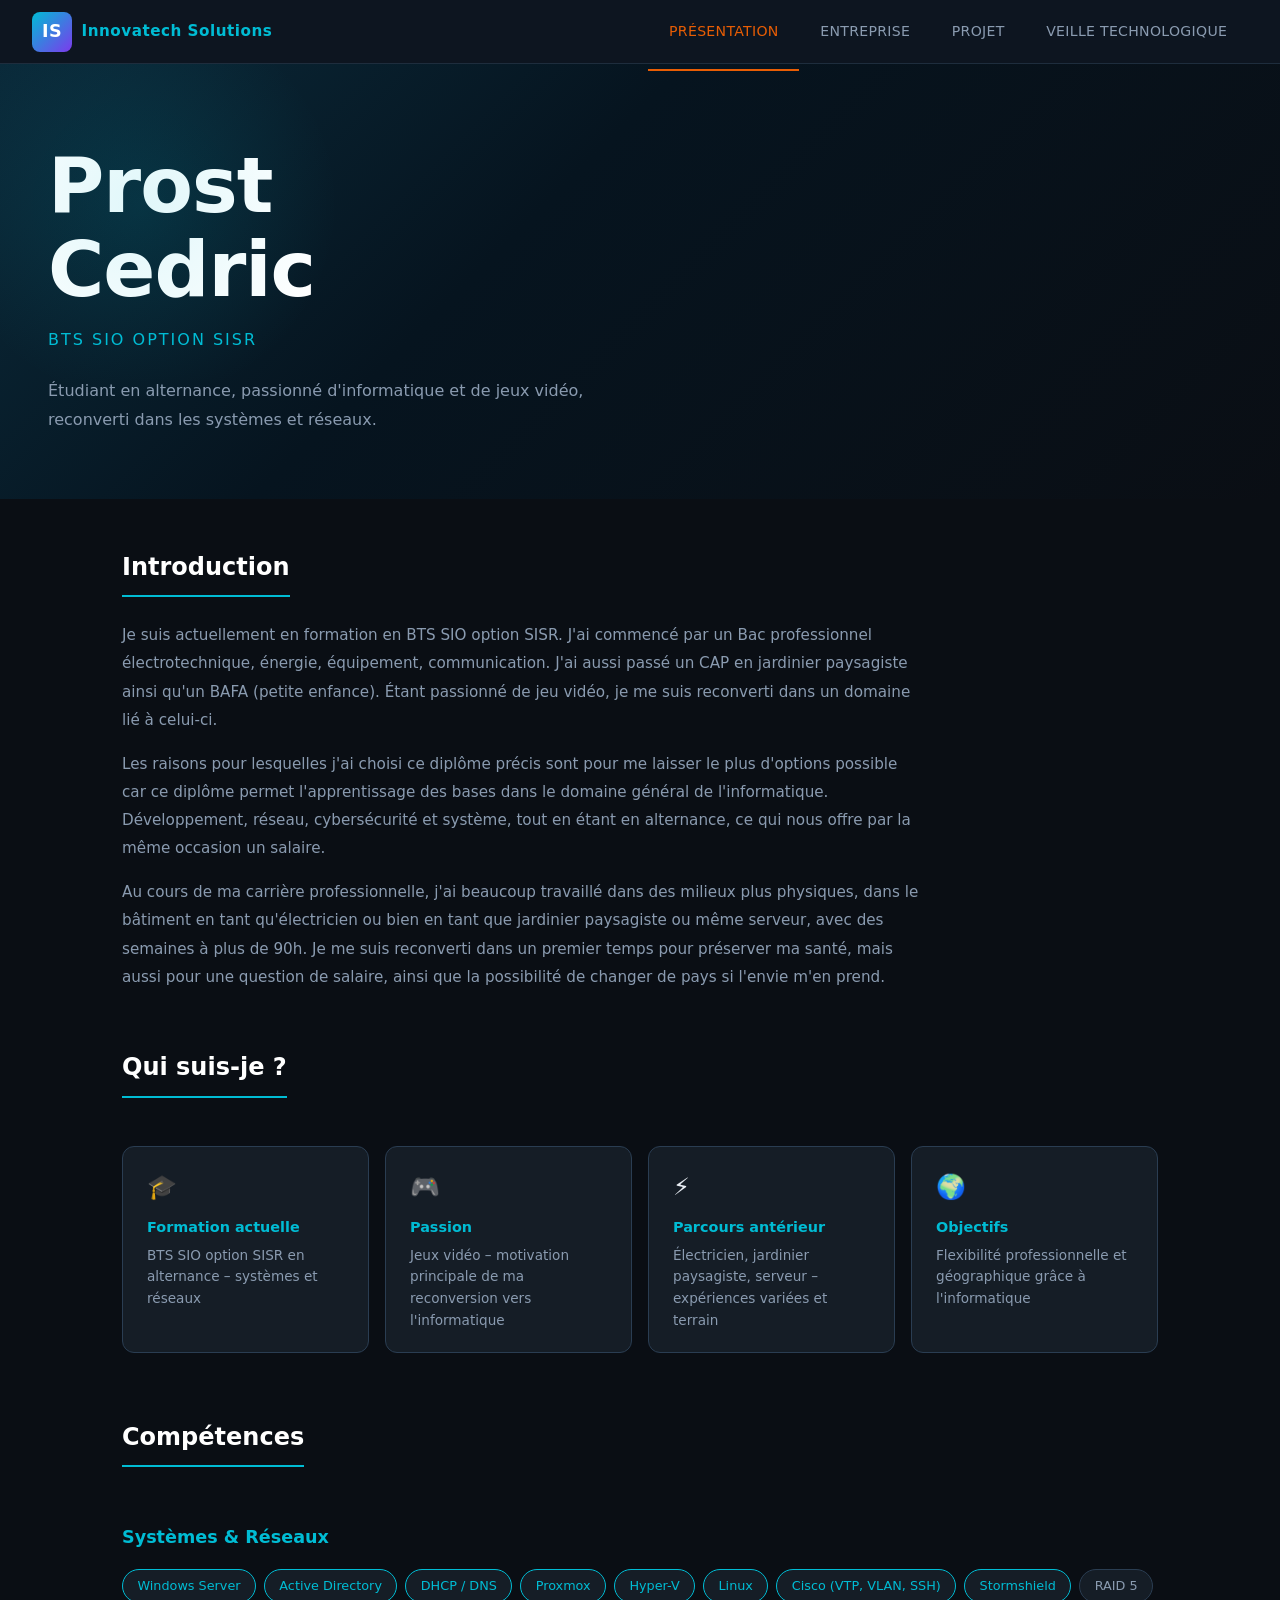
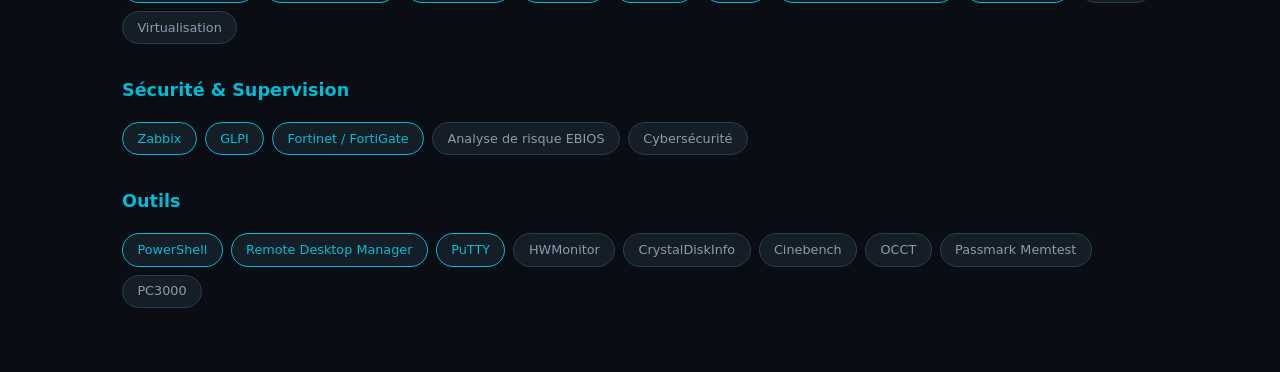
==== index.html @ 8bedb1e8 "Add files via upload" ====
<!DOCTYPE html>
<html lang="fr">
<head>
<meta charset="UTF-8">
<meta name="viewport" content="width=device-width, initial-scale=1.0">
<title>Prost Cedric – Portfolio BTS SIO SISR</title>
<link rel="stylesheet" href="style.css">
</head>
<body>

<nav>
  <a href="index.html" class="logo">
    <div class="logo-icon">IS</div>
    <span>Innovatech Solutions</span>
  </a>
  <div class="nav-tabs">
    <a class="tab-link active" href="index.html">Présentation</a>
    <a class="tab-link" href="entreprise.html">Entreprise</a>
    <a class="tab-link" href="projet.html">Projet</a>
    <a class="tab-link" href="veille.html">Veille Technologique</a>
  </div>
</nav>

<div class="page-content">
  <div class="hero">
    <div class="hero-name">Prost<br>Cedric</div>
    <div class="hero-tag">BTS SIO option SISR</div>
    <div class="hero-sub">Étudiant en alternance, passionné d'informatique et de jeux vidéo, reconverti dans les systèmes et réseaux.</div>
  </div>

  <div class="content">
    <h2 class="sec-title">Introduction</h2>
    <p class="prose">Je suis actuellement en formation en BTS SIO option SISR. J'ai commencé par un Bac professionnel électrotechnique, énergie, équipement, communication. J'ai aussi passé un CAP en jardinier paysagiste ainsi qu'un BAFA (petite enfance). Étant passionné de jeu vidéo, je me suis reconverti dans un domaine lié à celui-ci.</p>
    <p class="prose">Les raisons pour lesquelles j'ai choisi ce diplôme précis sont pour me laisser le plus d'options possible car ce diplôme permet l'apprentissage des bases dans le domaine général de l'informatique. Développement, réseau, cybersécurité et système, tout en étant en alternance, ce qui nous offre par la même occasion un salaire.</p>
    <p class="prose">Au cours de ma carrière professionnelle, j'ai beaucoup travaillé dans des milieux plus physiques, dans le bâtiment en tant qu'électricien ou bien en tant que jardinier paysagiste ou même serveur, avec des semaines à plus de 90h. Je me suis reconverti dans un premier temps pour préserver ma santé, mais aussi pour une question de salaire, ainsi que la possibilité de changer de pays si l'envie m'en prend.</p>

    <h2 class="sec-title" style="margin-top:2.5rem">Qui suis-je ?</h2>
    <div class="cards">
      <div class="card">
        <div class="card-icon">🎓</div>
        <h4>Formation actuelle</h4>
        <p>BTS SIO option SISR en alternance – systèmes et réseaux</p>
      </div>
      <div class="card">
        <div class="card-icon">🎮</div>
        <h4>Passion</h4>
        <p>Jeux vidéo – motivation principale de ma reconversion vers l'informatique</p>
      </div>
      <div class="card">
        <div class="card-icon">⚡</div>
        <h4>Parcours antérieur</h4>
        <p>Électricien, jardinier paysagiste, serveur – expériences variées et terrain</p>
      </div>
      <div class="card">
        <div class="card-icon">🌍</div>
        <h4>Objectifs</h4>
        <p>Flexibilité professionnelle et géographique grâce à l'informatique</p>
      </div>
    </div>

    <h2 class="sec-title" style="margin-top:2.5rem">Compétences</h2>
    <div class="sec-subtitle">Systèmes & Réseaux</div>
    <div class="chips">
      <span class="chip highlight">Windows Server</span>
      <span class="chip highlight">Active Directory</span>
      <span class="chip highlight">DHCP / DNS</span>
      <span class="chip highlight">Proxmox</span>
      <span class="chip highlight">Hyper-V</span>
      <span class="chip highlight">Linux</span>
      <span class="chip highlight">Cisco (VTP, VLAN, SSH)</span>
      <span class="chip highlight">Stormshield</span>
      <span class="chip">RAID 5</span>
      <span class="chip">Virtualisation</span>
    </div>
    <div class="sec-subtitle">Sécurité & Supervision</div>
    <div class="chips">
      <span class="chip highlight">Zabbix</span>
      <span class="chip highlight">GLPI</span>
      <span class="chip highlight">Fortinet / FortiGate</span>
      <span class="chip">Analyse de risque EBIOS</span>
      <span class="chip">Cybersécurité</span>
    </div>
    <div class="sec-subtitle">Outils</div>
    <div class="chips">
      <span class="chip highlight">PowerShell</span>
      <span class="chip highlight">Remote Desktop Manager</span>
      <span class="chip highlight">PuTTY</span>
      <span class="chip">HWMonitor</span>
      <span class="chip">CrystalDiskInfo</span>
      <span class="chip">Cinebench</span>
      <span class="chip">OCCT</span>
      <span class="chip">Passmark Memtest</span>
      <span class="chip">PC3000</span>
    </div>
  </div>
</div>

</body>
</html>
---- style.css ----
*{margin:0;padding:0;box-sizing:border-box}
:root{
  --cyan:#00bcd4;--cyan-dark:#0097a7;--cyan-light:#e0f7fa;
  --bg-dark:#0a0e14;--bg-mid:#111820;--bg-card:#151d26;
  --purple:#7c3aed;--purple-light:#a78bfa;
  --orange:#e85d04;--orange-light:#ff9f1c;
  --text:#e8edf3;--text-muted:#8a9bb0;--text-dim:#4a5a6a;
  --border:#1e2d3d;--border-bright:#2a3d52;
}
body{font-family:'Segoe UI',system-ui,sans-serif;background:var(--bg-dark);color:var(--text);min-height:100vh;line-height:1.7}

/* NAV */
nav{background:#0d1520;border-bottom:1px solid var(--border);position:sticky;top:0;z-index:100;display:flex;align-items:center;padding:0 2rem;gap:3rem;height:64px}
.logo{display:flex;align-items:center;gap:.6rem;font-weight:700;font-size:.95rem;color:var(--cyan);letter-spacing:.5px;text-decoration:none}
.logo-icon{width:40px;height:40px;background:linear-gradient(135deg,var(--cyan),var(--purple));border-radius:8px;display:flex;align-items:center;justify-content:center;font-size:1.1rem;font-weight:900;color:#fff}
.nav-tabs{display:flex;gap:0;margin-left:auto}
.tab-link{background:none;border:none;color:var(--text-muted);font-size:.88rem;font-weight:500;padding:.5rem 1.3rem;cursor:pointer;border-bottom:2px solid transparent;transition:all .2s;letter-spacing:.3px;text-transform:uppercase;text-decoration:none;display:inline-block;line-height:60px}
.tab-link:hover{color:var(--text)}
.tab-link.active{color:var(--orange);border-bottom-color:var(--orange)}

/* SECTIONS */
@keyframes fadeIn{from{opacity:0;transform:translateY(8px)}to{opacity:1;transform:translateY(0)}}
.page-content{animation:fadeIn .3s ease}

/* HERO BAND */
.hero{background:linear-gradient(135deg,#0a2a3a 0%,#06141f 40%,#0a0e14 100%);padding:5rem 3rem 4rem;position:relative;overflow:hidden}
.hero::before{content:'';position:absolute;top:-60px;left:-60px;width:400px;height:400px;background:radial-gradient(circle,rgba(0,188,212,.12),transparent 70%);pointer-events:none}
.hero-name{font-size:clamp(2.8rem,6vw,5rem);font-weight:800;line-height:1.1;letter-spacing:-1px;color:#fff}
.hero-tag{margin-top:.8rem;font-size:1rem;color:var(--cyan);letter-spacing:2px;text-transform:uppercase;font-weight:500}
.hero-sub{margin-top:1.5rem;font-size:1rem;color:var(--text-muted);max-width:620px;line-height:1.8}

/* CONTENT WRAPPER */
.content{max-width:1100px;margin:0 auto;padding:3rem 2rem}

/* SECTION TITLE */
.sec-title{font-size:1.5rem;font-weight:700;color:#fff;margin-bottom:1.5rem;padding-bottom:.5rem;border-bottom:2px solid var(--cyan);display:inline-block}
.sec-subtitle{font-size:1.1rem;font-weight:600;color:var(--cyan);margin:2rem 0 .8rem}

/* CARDS GRID */
.cards{display:grid;grid-template-columns:repeat(auto-fit,minmax(220px,1fr));gap:1rem;margin:1.5rem 0}
.card{background:var(--bg-card);border:1px solid var(--border-bright);border-radius:12px;padding:1.25rem 1.5rem}
.card-icon{font-size:1.5rem;margin-bottom:.5rem}
.card h4{font-size:.9rem;font-weight:600;color:var(--cyan);margin-bottom:.3rem}
.card p{font-size:.85rem;color:var(--text-muted);line-height:1.6}

/* SKILL CHIPS */
.chips{display:flex;flex-wrap:wrap;gap:.5rem;margin:1rem 0}
.chip{background:var(--bg-card);border:1px solid var(--border-bright);border-radius:20px;padding:.3rem .9rem;font-size:.8rem;color:var(--text-muted)}
.chip.highlight{border-color:var(--cyan);color:var(--cyan)}

/* PROSE */
.prose{color:var(--text-muted);font-size:.95rem;line-height:1.85;margin-bottom:1rem;max-width:800px}

/* TABS WITHIN SECTION */
.inner-tabs{display:flex;gap:0;border-bottom:1px solid var(--border);margin:2rem 0 1.5rem}
.inner-tab{background:none;border:none;color:var(--text-muted);font-size:.85rem;padding:.6rem 1.4rem;cursor:pointer;border-bottom:2px solid transparent;margin-bottom:-1px;transition:all .2s}
.inner-tab.active{color:#fff;border-bottom-color:var(--purple)}

/* TABLE */
table.vlan{width:100%;border-collapse:collapse;font-size:.88rem;margin:1rem 0}
table.vlan th{background:var(--bg-card);color:var(--cyan);font-weight:600;padding:.6rem 1rem;text-align:left;border-bottom:2px solid var(--border-bright)}
table.vlan td{padding:.55rem 1rem;border-bottom:1px solid var(--border);color:var(--text-muted)}
table.vlan tr:hover td{background:rgba(0,188,212,.04)}

/* INFRA BADGES */
.infra-list{display:flex;flex-wrap:wrap;gap:.5rem;margin:.8rem 0}
.infra-badge{background:rgba(0,188,212,.08);border:1px solid rgba(0,188,212,.2);border-radius:8px;padding:.4rem .9rem;font-size:.83rem;color:var(--cyan)}

/* DOC PLACEHOLDER */
.doc-grid{display:grid;grid-template-columns:repeat(3,1fr);gap:1rem;margin:1.5rem 0}
.doc-card{background:var(--bg-card);border:1px dashed var(--border-bright);border-radius:12px;padding:1.5rem;text-align:center;cursor:pointer;transition:border-color .2s}
.doc-card:hover{border-color:var(--cyan)}
.doc-card .doc-icon{font-size:2rem;margin-bottom:.5rem}
.doc-card h5{font-size:.85rem;font-weight:600;color:var(--text);margin-bottom:.3rem}
.doc-card p{font-size:.75rem;color:var(--text-dim)}
.doc-card input[type=file]{display:none}
.doc-card label{cursor:pointer;display:block}

/* ALERT BOX */
.alert{background:rgba(232,93,4,.08);border:1px solid rgba(232,93,4,.3);border-radius:12px;padding:1.25rem 1.5rem;margin:1.5rem 0}
.alert h4{color:var(--orange-light);font-size:.95rem;margin-bottom:.5rem}
.alert p{font-size:.88rem;color:var(--text-muted);line-height:1.7}

/* TECH WATCH CARDS */
.watch-grid{display:grid;grid-template-columns:repeat(auto-fit,minmax(280px,1fr));gap:1.25rem;margin:1.5rem 0}
.watch-card{background:var(--bg-card);border:1px solid var(--border-bright);border-radius:14px;padding:1.5rem;transition:border-color .2s}
.watch-card:hover{border-color:var(--cyan)}
.watch-card .tag{display:inline-block;background:rgba(0,188,212,.1);color:var(--cyan);font-size:.72rem;padding:.2rem .7rem;border-radius:20px;margin-bottom:.8rem;text-transform:uppercase;letter-spacing:.5px}
.watch-card h3{font-size:1rem;font-weight:600;color:#fff;margin-bottom:.5rem}
.watch-card p{font-size:.85rem;color:var(--text-muted);line-height:1.6}

/* SCROLL TICKER */
.ticker-wrap{overflow:hidden;background:var(--bg-card);border-top:1px solid var(--border);border-bottom:1px solid var(--border);padding:.6rem 0;margin-top:3rem}
.ticker{display:flex;width:max-content;animation:tick 30s linear infinite}
@keyframes tick{from{transform:translateX(0)}to{transform:translateX(-50%)}}
.ticker-item{white-space:nowrap;padding:0 3rem;font-size:.8rem;color:var(--text-muted)}
.ticker-item span{color:var(--cyan);margin-right:.5rem}

/* TOOL LOGOS */
.logo-grid{display:grid;grid-template-columns:repeat(auto-fit,minmax(100px,1fr));gap:.75rem;margin:1.5rem 0}
.logo-item{background:var(--bg-card);border:1px solid var(--border-bright);border-radius:10px;padding:.9rem;text-align:center;font-size:.75rem;color:var(--text-muted)}
.logo-item .abbr{font-size:1.3rem;font-weight:700;color:var(--cyan);display:block;margin-bottom:.3rem}

/* TIMELINE */
.timeline{margin:1.5rem 0}
.tl-item{display:flex;gap:1.25rem;margin-bottom:1.25rem;align-items:flex-start}
.tl-dot{width:10px;height:10px;border-radius:50%;background:var(--cyan);margin-top:.55rem;flex-shrink:0}
.tl-content h5{font-size:.9rem;font-weight:600;color:#fff;margin-bottom:.25rem}
.tl-content p{font-size:.85rem;color:var(--text-muted);line-height:1.6}

/* PURPLE HERO (PROJET) */
.hero-purple{background:linear-gradient(135deg,#1a0b3a 0%,#0f0620 40%,#0a0e14 100%);padding:4rem 3rem 3rem;position:relative;overflow:hidden}
.hero-purple::before{content:'';position:absolute;top:-80px;right:-80px;width:500px;height:500px;background:radial-gradient(circle,rgba(124,58,237,.15),transparent 70%);pointer-events:none}

/* RESPONSIVE */
@media(max-width:640px){
  .doc-grid{grid-template-columns:1fr}
  nav{gap:1rem;padding:0 1rem}
  .nav-tabs{gap:0}
  .tab-link{padding:.5rem .7rem;font-size:.75rem}
  .content{padding:2rem 1rem}
}
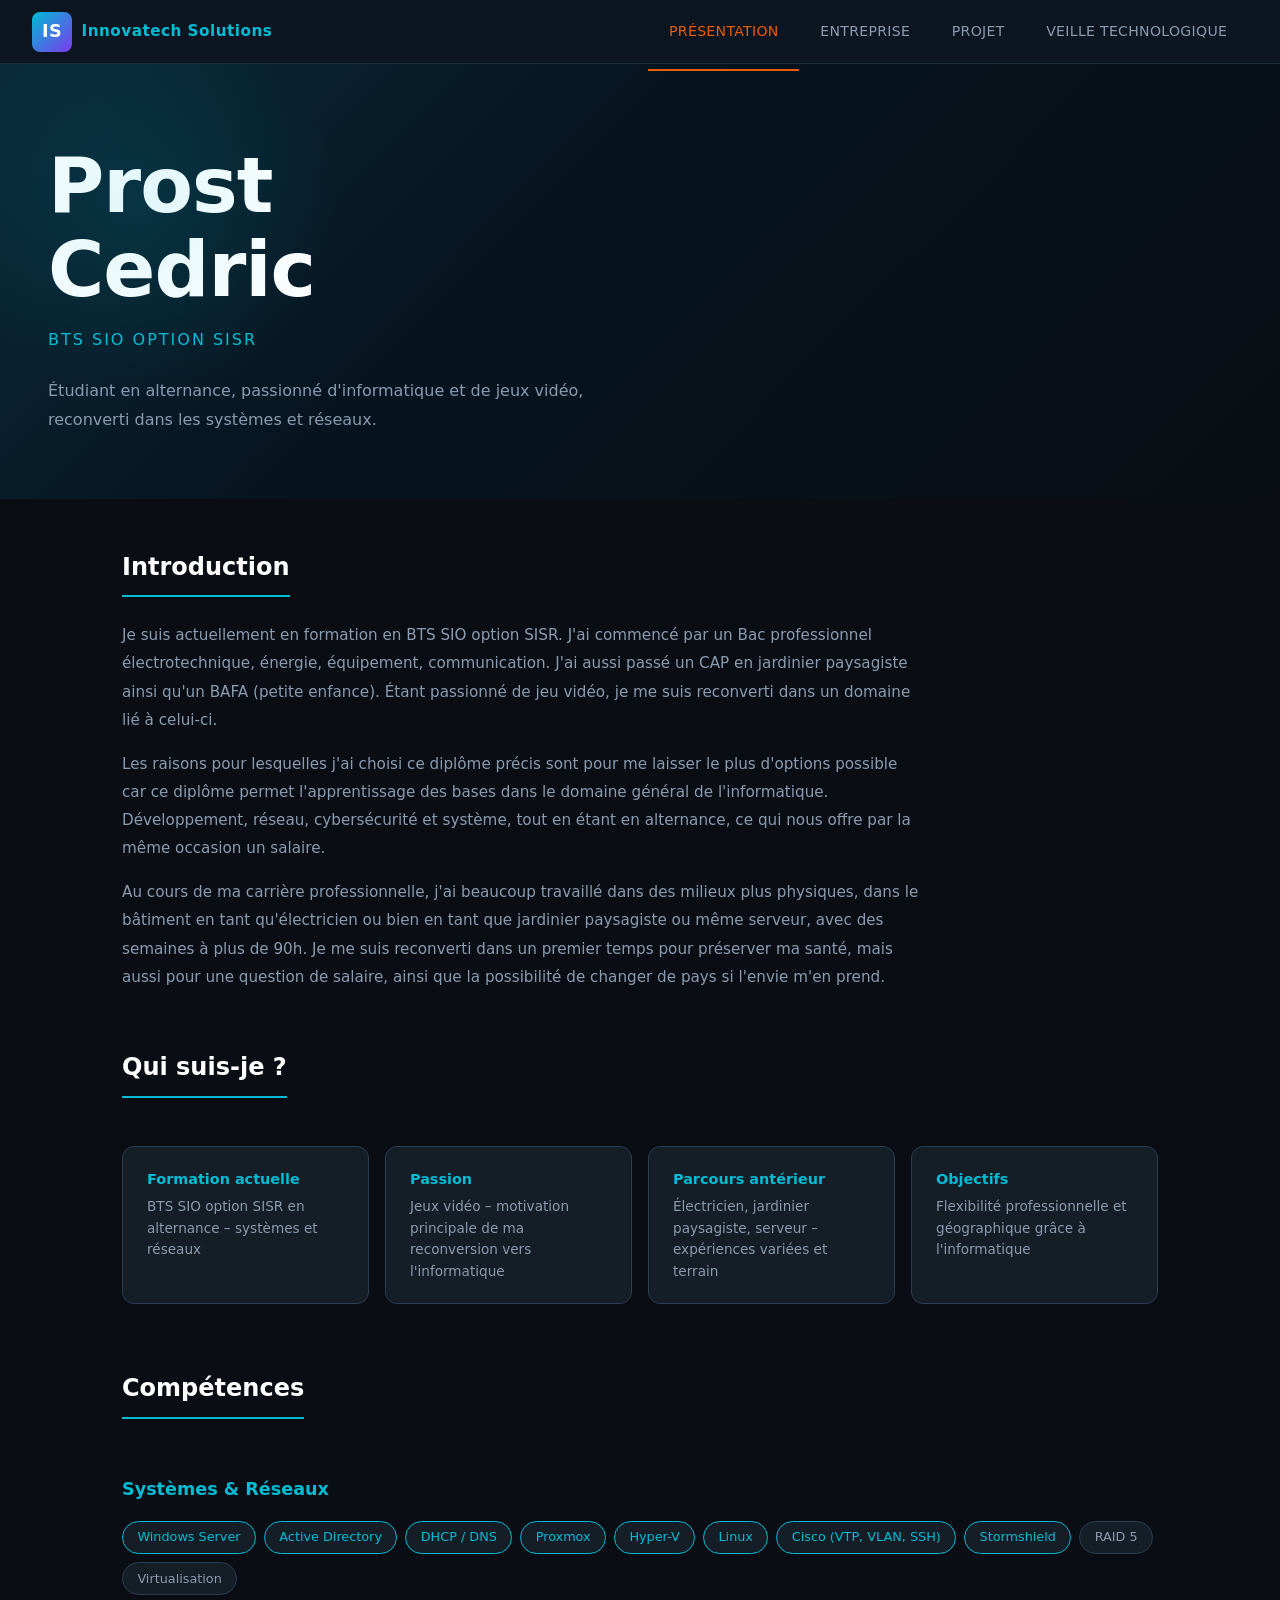
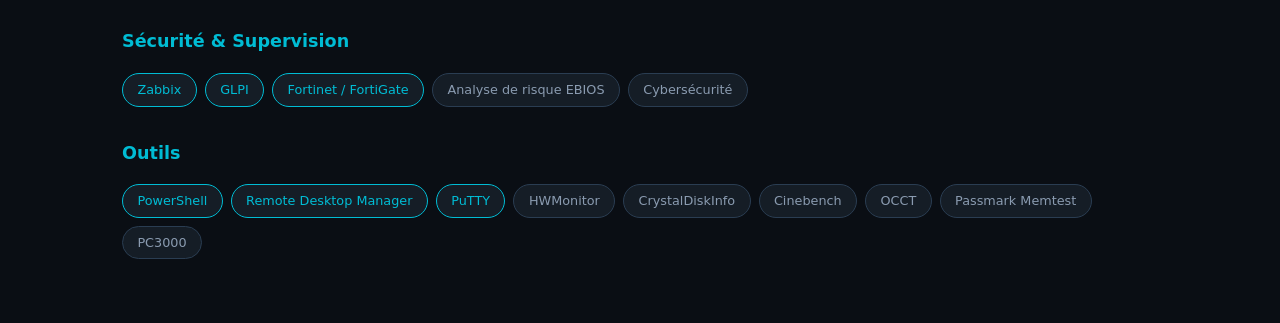
==== commit ed4fbc77: "Update index.html" ====
--- a/index.html
+++ b/index.html
@@ -37,22 +37,18 @@
     <h2 class="sec-title" style="margin-top:2.5rem">Qui suis-je ?</h2>
     <div class="cards">
       <div class="card">
-        <div class="card-icon">🎓</div>
         <h4>Formation actuelle</h4>
         <p>BTS SIO option SISR en alternance – systèmes et réseaux</p>
       </div>
       <div class="card">
-        <div class="card-icon">🎮</div>
         <h4>Passion</h4>
         <p>Jeux vidéo – motivation principale de ma reconversion vers l'informatique</p>
       </div>
       <div class="card">
-        <div class="card-icon">⚡</div>
         <h4>Parcours antérieur</h4>
         <p>Électricien, jardinier paysagiste, serveur – expériences variées et terrain</p>
       </div>
       <div class="card">
-        <div class="card-icon">🌍</div>
         <h4>Objectifs</h4>
         <p>Flexibilité professionnelle et géographique grâce à l'informatique</p>
       </div>
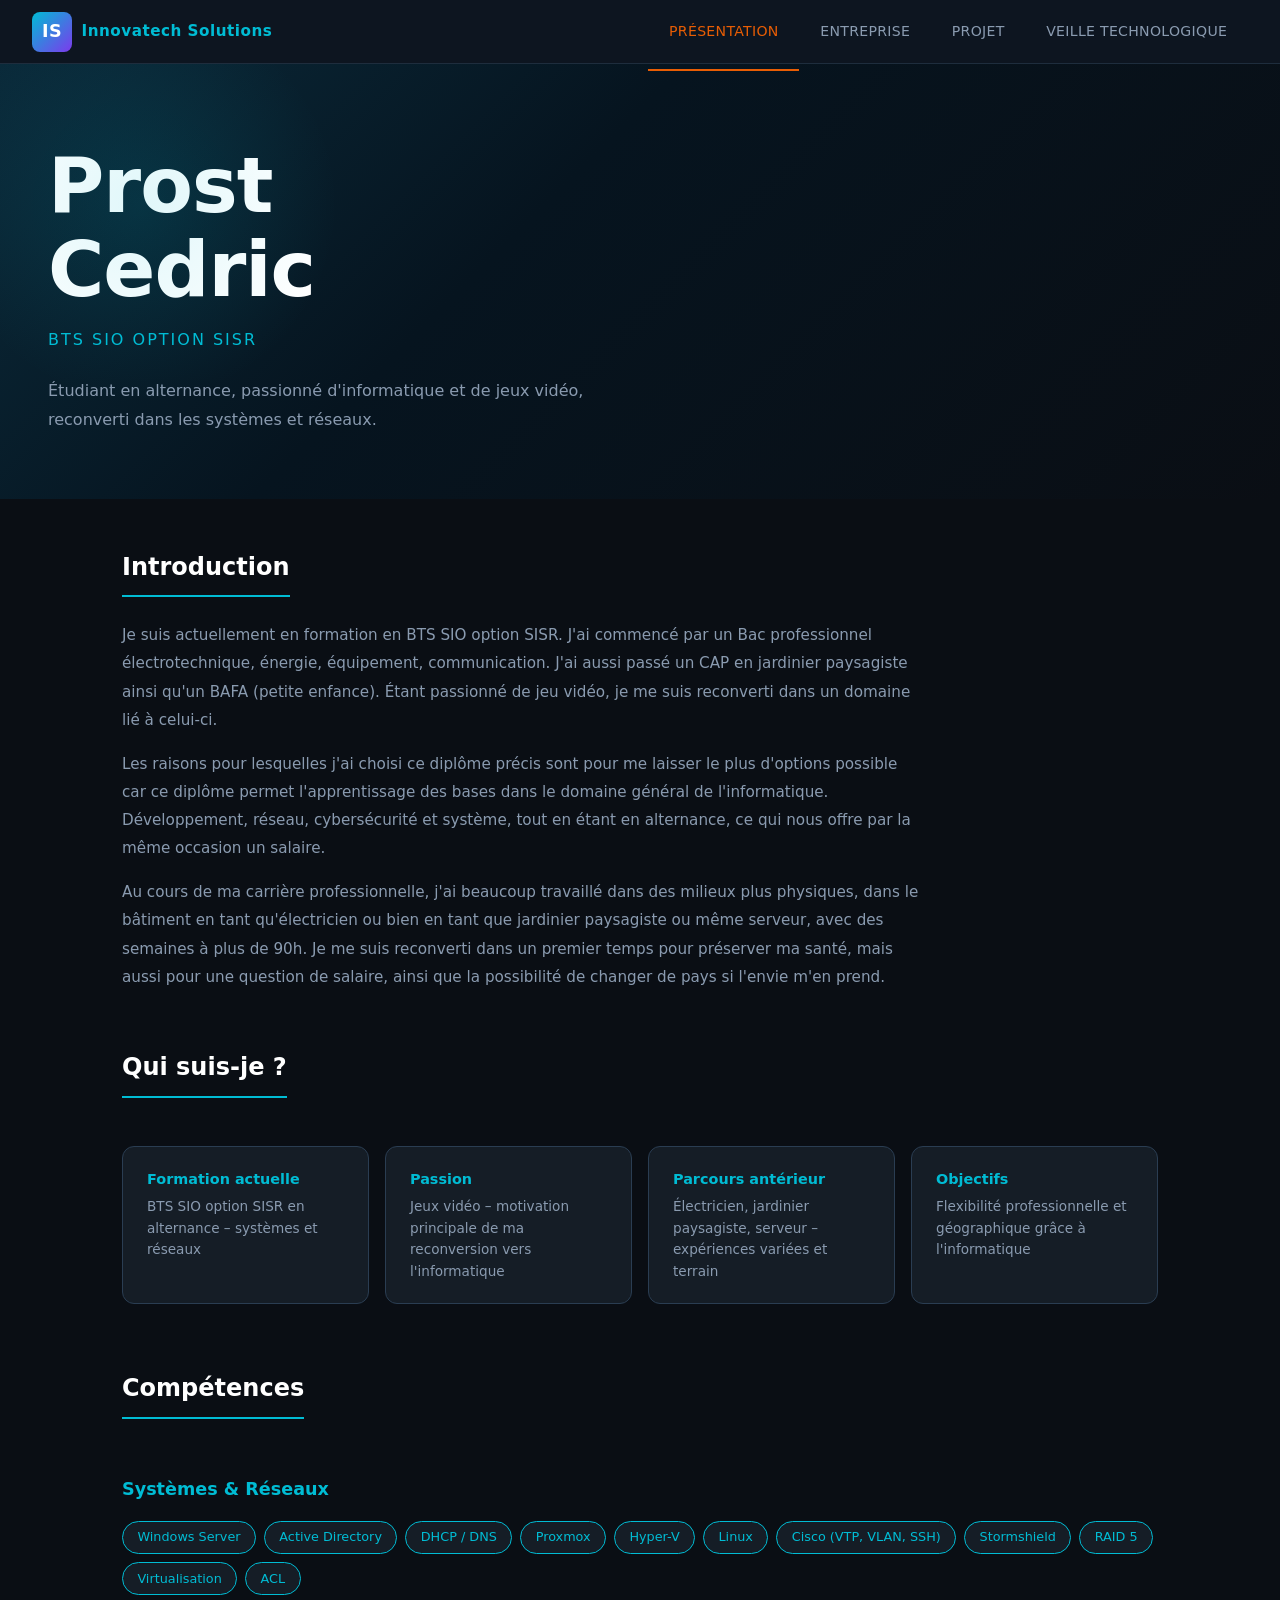
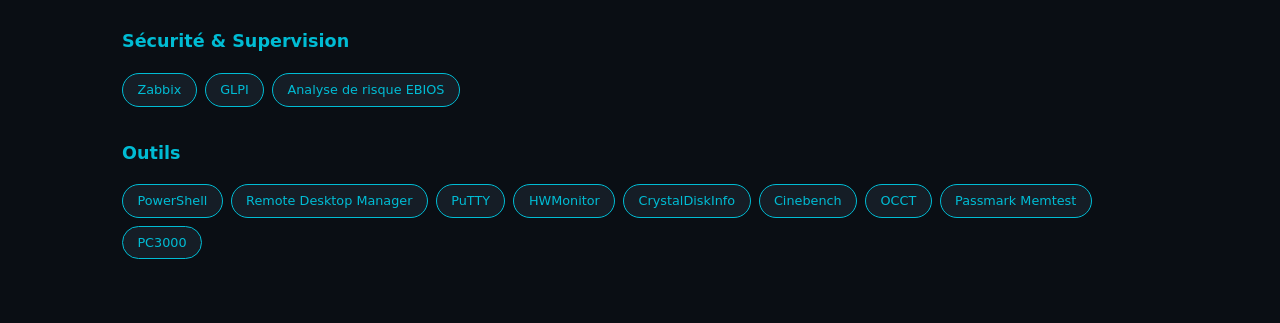
==== commit 657bb389: "modif" ====
--- a/index.html
+++ b/index.html
@@ -65,28 +65,28 @@
       <span class="chip highlight">Linux</span>
       <span class="chip highlight">Cisco (VTP, VLAN, SSH)</span>
       <span class="chip highlight">Stormshield</span>
-      <span class="chip">RAID 5</span>
-      <span class="chip">Virtualisation</span>
+      <span class="chip highlight">RAID 5</span>
+      <span class="chip highlight">Virtualisation</span>
+      <span class="chip highlight">ACL</span>
+    
     </div>
     <div class="sec-subtitle">Sécurité & Supervision</div>
     <div class="chips">
       <span class="chip highlight">Zabbix</span>
       <span class="chip highlight">GLPI</span>
-      <span class="chip highlight">Fortinet / FortiGate</span>
-      <span class="chip">Analyse de risque EBIOS</span>
-      <span class="chip">Cybersécurité</span>
+      <span class="chip highlight">Analyse de risque EBIOS</span>
     </div>
     <div class="sec-subtitle">Outils</div>
     <div class="chips">
       <span class="chip highlight">PowerShell</span>
       <span class="chip highlight">Remote Desktop Manager</span>
       <span class="chip highlight">PuTTY</span>
-      <span class="chip">HWMonitor</span>
-      <span class="chip">CrystalDiskInfo</span>
-      <span class="chip">Cinebench</span>
-      <span class="chip">OCCT</span>
-      <span class="chip">Passmark Memtest</span>
-      <span class="chip">PC3000</span>
+      <span class="chip highlight">HWMonitor</span>
+      <span class="chip highlight">CrystalDiskInfo</span>
+      <span class="chip highlight">Cinebench</span>
+      <span class="chip highlight">OCCT</span>
+      <span class="chip highlight">Passmark Memtest</span>
+      <span class="chip highlight">PC3000</span>
     </div>
   </div>
 </div>
--- a/style.css
+++ b/style.css
@@ -112,6 +112,10 @@
 .hero-purple{background:linear-gradient(135deg,#1a0b3a 0%,#0f0620 40%,#0a0e14 100%);padding:4rem 3rem 3rem;position:relative;overflow:hidden}
 .hero-purple::before{content:'';position:absolute;top:-80px;right:-80px;width:500px;height:500px;background:radial-gradient(circle,rgba(124,58,237,.15),transparent 70%);pointer-events:none}
 
+/* PROCEDURE BUTTON */
+.proc-link{display:inline-block;background:var(--cyan);color:#0a0e14;text-decoration:none;font-weight:600;font-size:.95rem;padding:.75rem 1.75rem;border-radius:20px;transition:all .2s ease;box-shadow:0 2px 12px rgba(0,188,212,0.2)}
+.proc-link:hover{background:var(--cyan-dark);transform:translateY(-2px);box-shadow:0 6px 24px rgba(0,188,212,0.35)}
+
 /* RESPONSIVE */
 @media(max-width:640px){
   .doc-grid{grid-template-columns:1fr}
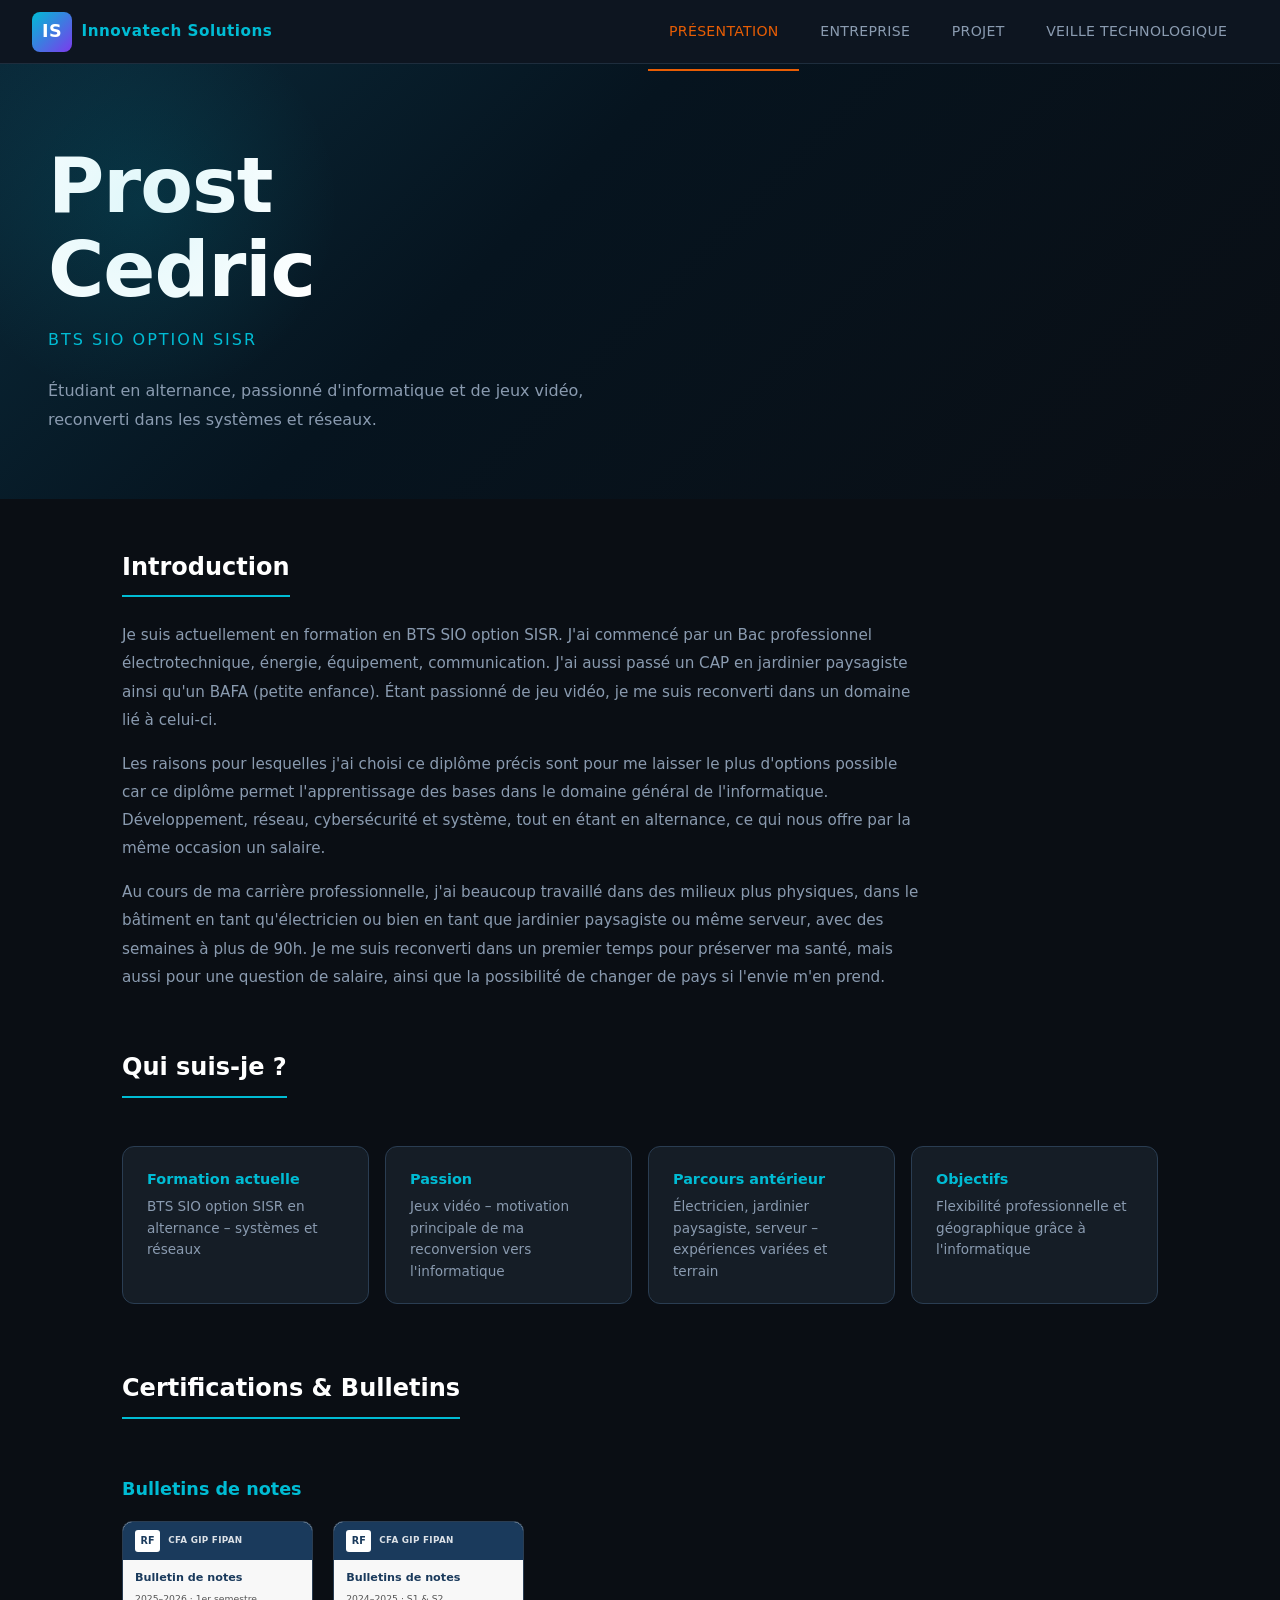
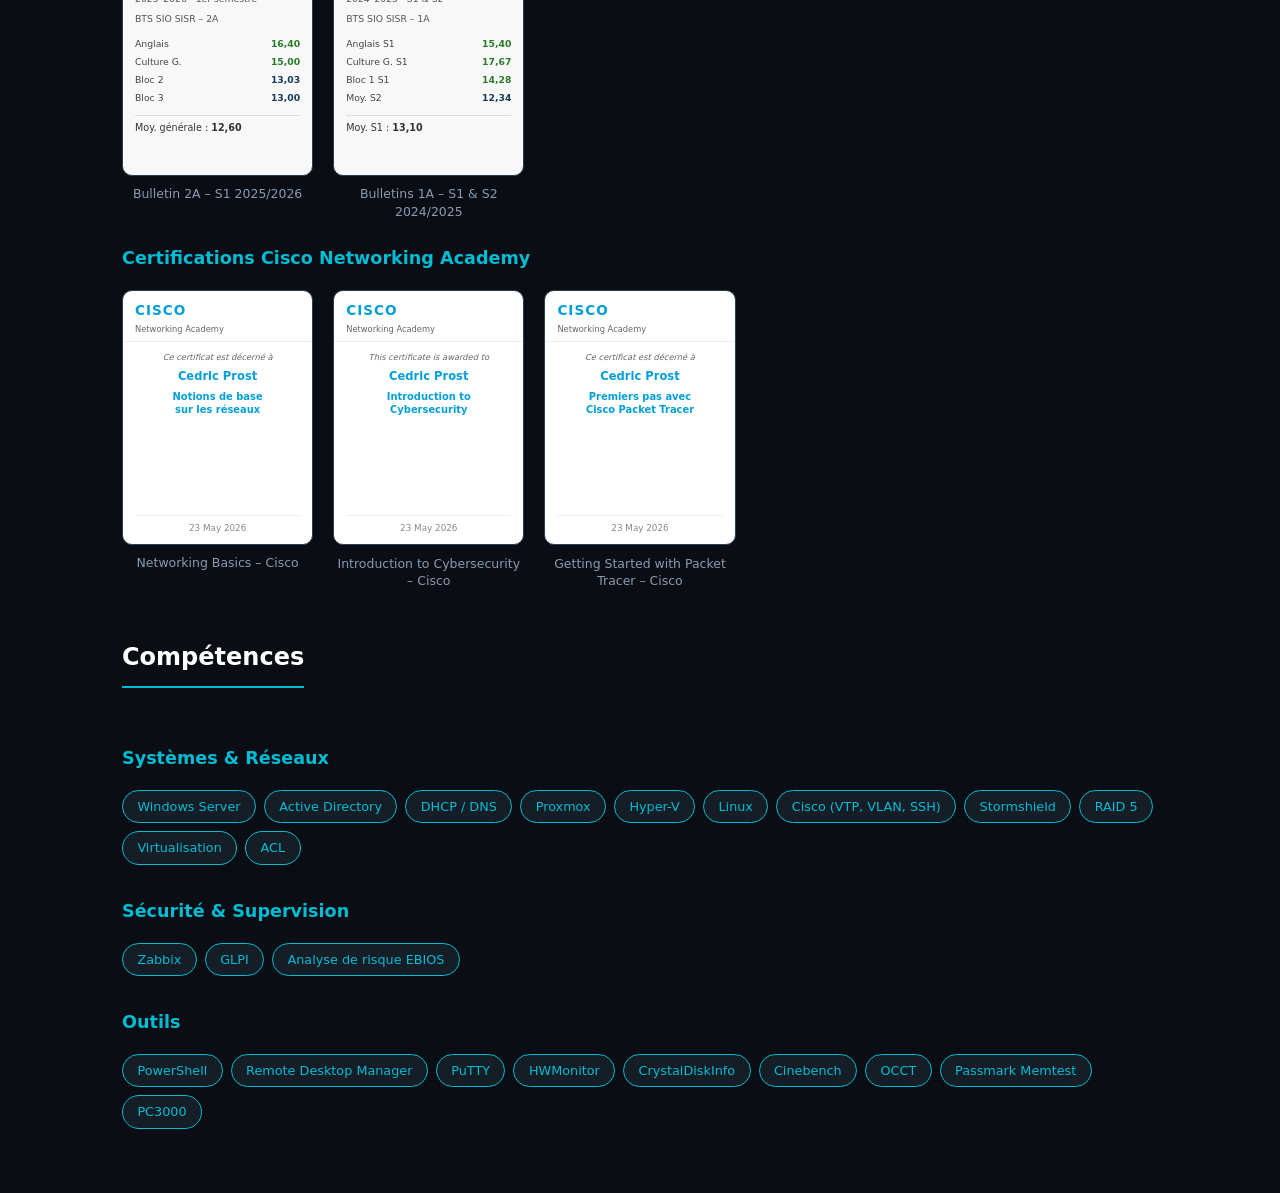
==== commit d7e4bcc0: "Ajout des certification Ajout des certification" ====
--- a/index.html
+++ b/index.html
@@ -52,6 +52,131 @@
         <h4>Objectifs</h4>
         <p>Flexibilité professionnelle et géographique grâce à l'informatique</p>
       </div>
+    </div>
+
+    <!-- ═══ CERTIFICATIONS & BULLETINS ═══ -->
+    <h2 class="sec-title" style="margin-top:2.5rem">Certifications & Bulletins</h2>
+
+    <div class="sec-subtitle"> Bulletins de notes</div>
+    <div class="doc-preview-grid">
+
+      <a href="Bulletin_PROST_Cedric_BTS_SIO_2A.pdf" target="_blank" rel="noopener" class="doc-preview-card">
+        <div class="doc-preview-thumb bulletin-thumb">
+          <div class="thumb-header">
+            <div class="thumb-logo">RF</div>
+            <div class="thumb-cfa">CFA GIP FIPAN</div>
+          </div>
+          <div class="thumb-body">
+            <div class="thumb-title">Bulletin de notes</div>
+            <div class="thumb-sub">2025–2026 · 1er semestre</div>
+            <div class="thumb-sub">BTS SIO SISR – 2A</div>
+            <div class="thumb-grades">
+              <div class="thumb-grade-row"><span>Anglais</span><span class="grade-val good">16,40</span></div>
+              <div class="thumb-grade-row"><span>Culture G.</span><span class="grade-val good">15,00</span></div>
+              <div class="thumb-grade-row"><span>Bloc 2</span><span class="grade-val">13,03</span></div>
+              <div class="thumb-grade-row"><span>Bloc 3</span><span class="grade-val">13,00</span></div>
+            </div>
+            <div class="thumb-avg">Moy. générale : <strong>12,60</strong></div>
+          </div>
+          <div class="doc-preview-overlay">
+            <svg width="22" height="22" fill="none" viewBox="0 0 24 24" stroke="currentColor" stroke-width="2"><path stroke-linecap="round" stroke-linejoin="round" d="M10 6H6a2 2 0 00-2 2v10a2 2 0 002 2h10a2 2 0 002-2v-4M14 4h6m0 0v6m0-6L10 14"/></svg>
+            Ouvrir le PDF
+          </div>
+        </div>
+        <div class="doc-preview-label">Bulletin 2A – S1 2025/2026</div>
+      </a>
+
+      <a href="BULLETINS_BTS_SIO_1A_PROST_Cedric.pdf" target="_blank" rel="noopener" class="doc-preview-card">
+        <div class="doc-preview-thumb bulletin-thumb">
+          <div class="thumb-header">
+            <div class="thumb-logo">RF</div>
+            <div class="thumb-cfa">CFA GIP FIPAN</div>
+          </div>
+          <div class="thumb-body">
+            <div class="thumb-title">Bulletins de notes</div>
+            <div class="thumb-sub">2024–2025 · S1 &amp; S2</div>
+            <div class="thumb-sub">BTS SIO SISR – 1A</div>
+            <div class="thumb-grades">
+              <div class="thumb-grade-row"><span>Anglais S1</span><span class="grade-val good">15,40</span></div>
+              <div class="thumb-grade-row"><span>Culture G. S1</span><span class="grade-val good">17,67</span></div>
+              <div class="thumb-grade-row"><span>Bloc 1 S1</span><span class="grade-val good">14,28</span></div>
+              <div class="thumb-grade-row"><span>Moy. S2</span><span class="grade-val">12,34</span></div>
+            </div>
+            <div class="thumb-avg">Moy. S1 : <strong>13,10</strong></div>
+          </div>
+          <div class="doc-preview-overlay">
+            <svg width="22" height="22" fill="none" viewBox="0 0 24 24" stroke="currentColor" stroke-width="2"><path stroke-linecap="round" stroke-linejoin="round" d="M10 6H6a2 2 0 00-2 2v10a2 2 0 002 2h10a2 2 0 002-2v-4M14 4h6m0 0v6m0-6L10 14"/></svg>
+            Ouvrir le PDF
+          </div>
+        </div>
+        <div class="doc-preview-label">Bulletins 1A – S1 & S2 2024/2025</div>
+      </a>
+
+    </div>
+
+    <div class="sec-subtitle" style="margin-top:1.5rem"> Certifications Cisco Networking Academy</div>
+    <div class="doc-preview-grid">
+
+      <a href="Networking_Basics_certificate.pdf" target="_blank" rel="noopener" class="doc-preview-card">
+        <div class="doc-preview-thumb cisco-thumb">
+          <div class="cisco-logo-area">
+            <div class="cisco-logo">CISCO</div>
+            <div class="cisco-academy">Networking Academy</div>
+          </div>
+          <div class="cisco-body">
+            <div class="cisco-awarded">Ce certificat est décerné à</div>
+            <div class="cisco-name">Cedric Prost</div>
+            <div class="cisco-course">Notions de base<br>sur les réseaux</div>
+            <div class="cisco-date">23 May 2026</div>
+          </div>
+          <div class="doc-preview-overlay">
+            <svg width="22" height="22" fill="none" viewBox="0 0 24 24" stroke="currentColor" stroke-width="2"><path stroke-linecap="round" stroke-linejoin="round" d="M10 6H6a2 2 0 00-2 2v10a2 2 0 002 2h10a2 2 0 002-2v-4M14 4h6m0 0v6m0-6L10 14"/></svg>
+            Ouvrir le PDF
+          </div>
+        </div>
+        <div class="doc-preview-label">Networking Basics – Cisco</div>
+      </a>
+
+      <a href="Introduction_to_Cybersecurity_certificate.pdf" target="_blank" rel="noopener" class="doc-preview-card">
+        <div class="doc-preview-thumb cisco-thumb">
+          <div class="cisco-logo-area">
+            <div class="cisco-logo">CISCO</div>
+            <div class="cisco-academy">Networking Academy</div>
+          </div>
+          <div class="cisco-body">
+            <div class="cisco-awarded">This certificate is awarded to</div>
+            <div class="cisco-name">Cedric Prost</div>
+            <div class="cisco-course">Introduction to<br>Cybersecurity</div>
+            <div class="cisco-date">23 May 2026</div>
+          </div>
+          <div class="doc-preview-overlay">
+            <svg width="22" height="22" fill="none" viewBox="0 0 24 24" stroke="currentColor" stroke-width="2"><path stroke-linecap="round" stroke-linejoin="round" d="M10 6H6a2 2 0 00-2 2v10a2 2 0 002 2h10a2 2 0 002-2v-4M14 4h6m0 0v6m0-6L10 14"/></svg>
+            Ouvrir le PDF
+          </div>
+        </div>
+        <div class="doc-preview-label">Introduction to Cybersecurity – Cisco</div>
+      </a>
+
+      <a href="Getting_Started_Packet_Tracer_certificate.pdf" target="_blank" rel="noopener" class="doc-preview-card">
+        <div class="doc-preview-thumb cisco-thumb">
+          <div class="cisco-logo-area">
+            <div class="cisco-logo">CISCO</div>
+            <div class="cisco-academy">Networking Academy</div>
+          </div>
+          <div class="cisco-body">
+            <div class="cisco-awarded">Ce certificat est décerné à</div>
+            <div class="cisco-name">Cedric Prost</div>
+            <div class="cisco-course">Premiers pas avec<br>Cisco Packet Tracer</div>
+            <div class="cisco-date">23 May 2026</div>
+          </div>
+          <div class="doc-preview-overlay">
+            <svg width="22" height="22" fill="none" viewBox="0 0 24 24" stroke="currentColor" stroke-width="2"><path stroke-linecap="round" stroke-linejoin="round" d="M10 6H6a2 2 0 00-2 2v10a2 2 0 002 2h10a2 2 0 002-2v-4M14 4h6m0 0v6m0-6L10 14"/></svg>
+            Ouvrir le PDF
+          </div>
+        </div>
+        <div class="doc-preview-label">Getting Started with Packet Tracer – Cisco</div>
+      </a>
+
     </div>
 
     <h2 class="sec-title" style="margin-top:2.5rem">Compétences</h2>
--- a/style.css
+++ b/style.css
@@ -116,6 +116,50 @@
 .proc-link{display:inline-block;background:var(--cyan);color:#0a0e14;text-decoration:none;font-weight:600;font-size:.95rem;padding:.75rem 1.75rem;border-radius:20px;transition:all .2s ease;box-shadow:0 2px 12px rgba(0,188,212,0.2)}
 .proc-link:hover{background:var(--cyan-dark);transform:translateY(-2px);box-shadow:0 6px 24px rgba(0,188,212,0.35)}
 
+/* DOC PREVIEW CARDS (certifs & bulletins) */
+.doc-preview-grid{display:grid;grid-template-columns:repeat(auto-fill,minmax(180px,1fr));gap:1.25rem;margin:1rem 0 .5rem}
+.doc-preview-card{text-decoration:none;color:inherit;display:flex;flex-direction:column;gap:.6rem;transition:transform .2s}
+.doc-preview-card:hover{transform:translateY(-4px)}
+.doc-preview-thumb{position:relative;border-radius:10px;overflow:hidden;border:1px solid var(--border-bright);aspect-ratio:3/4;display:flex;flex-direction:column;cursor:pointer;transition:border-color .2s,box-shadow .2s}
+.doc-preview-card:hover .doc-preview-thumb{border-color:var(--cyan);box-shadow:0 4px 20px rgba(0,188,212,.18)}
+.doc-preview-overlay{position:absolute;inset:0;background:rgba(0,0,0,.6);display:flex;flex-direction:column;align-items:center;justify-content:center;gap:.4rem;color:#fff;font-size:.8rem;font-weight:600;opacity:0;transition:opacity .2s}
+.doc-preview-card:hover .doc-preview-overlay{opacity:1}
+.doc-preview-label{font-size:.78rem;color:var(--text-muted);text-align:center;line-height:1.4;padding:0 .25rem}
+
+/* BULLETIN THUMB */
+.bulletin-thumb{background:#f8f8f8}
+.thumb-header{background:#1a3a5c;padding:.5rem .75rem;display:flex;align-items:center;gap:.5rem;flex-shrink:0}
+.thumb-logo{background:#fff;color:#1a3a5c;font-size:.6rem;font-weight:800;padding:.2rem .35rem;border-radius:3px;flex-shrink:0}
+.thumb-cfa{color:rgba(255,255,255,.85);font-size:.55rem;font-weight:600;letter-spacing:.3px}
+.thumb-body{padding:.5rem .75rem;flex:1;display:flex;flex-direction:column;gap:.25rem}
+.thumb-title{font-size:.7rem;font-weight:700;color:#1a3a5c}
+.thumb-sub{font-size:.58rem;color:#555}
+.thumb-grades{margin-top:.3rem;display:flex;flex-direction:column;gap:.15rem}
+.thumb-grade-row{display:flex;justify-content:space-between;font-size:.58rem;color:#444}
+.grade-val{font-weight:700;color:#1a3a5c}
+.grade-val.good{color:#2a7a2a}
+.thumb-avg{margin-top:.3rem;font-size:.6rem;color:#333;border-top:1px solid #ddd;padding-top:.25rem}
+
+/* CISCO THUMB */
+.cisco-thumb{background:#fff}
+.cisco-logo-area{padding:.5rem .75rem .3rem;border-bottom:1px solid #eee;flex-shrink:0}
+.cisco-logo{color:#049fd9;font-size:.85rem;font-weight:900;letter-spacing:1px}
+.cisco-academy{font-size:.52rem;color:#666;font-weight:500}
+.cisco-body{padding:.5rem .75rem;flex:1;display:flex;flex-direction:column;align-items:center;text-align:center;gap:.2rem}
+.cisco-awarded{font-size:.52rem;color:#666;font-style:italic}
+.cisco-name{font-size:.72rem;font-weight:700;color:#049fd9}
+.cisco-course{font-size:.62rem;font-weight:600;color:#049fd9;line-height:1.35}
+.cisco-date{margin-top:auto;font-size:.55rem;color:#888;padding-top:.3rem;border-top:1px solid #eee;width:100%}
+
+@media(max-width:640px){.doc-preview-grid{grid-template-columns:repeat(2,1fr)}}
+
+@media(max-width:640px){
+  .doc-grid{grid-template-columns:1fr}
+  nav{gap:1rem;padding:0 1rem}
+  .nav-tabs{gap:0}
+  .tab-link{padding:.5rem .7rem;font-size:.75rem}
+  .content{padding:2rem 1rem}
+}
 /* RESPONSIVE */
 @media(max-width:640px){
   .doc-grid{grid-template-columns:1fr}
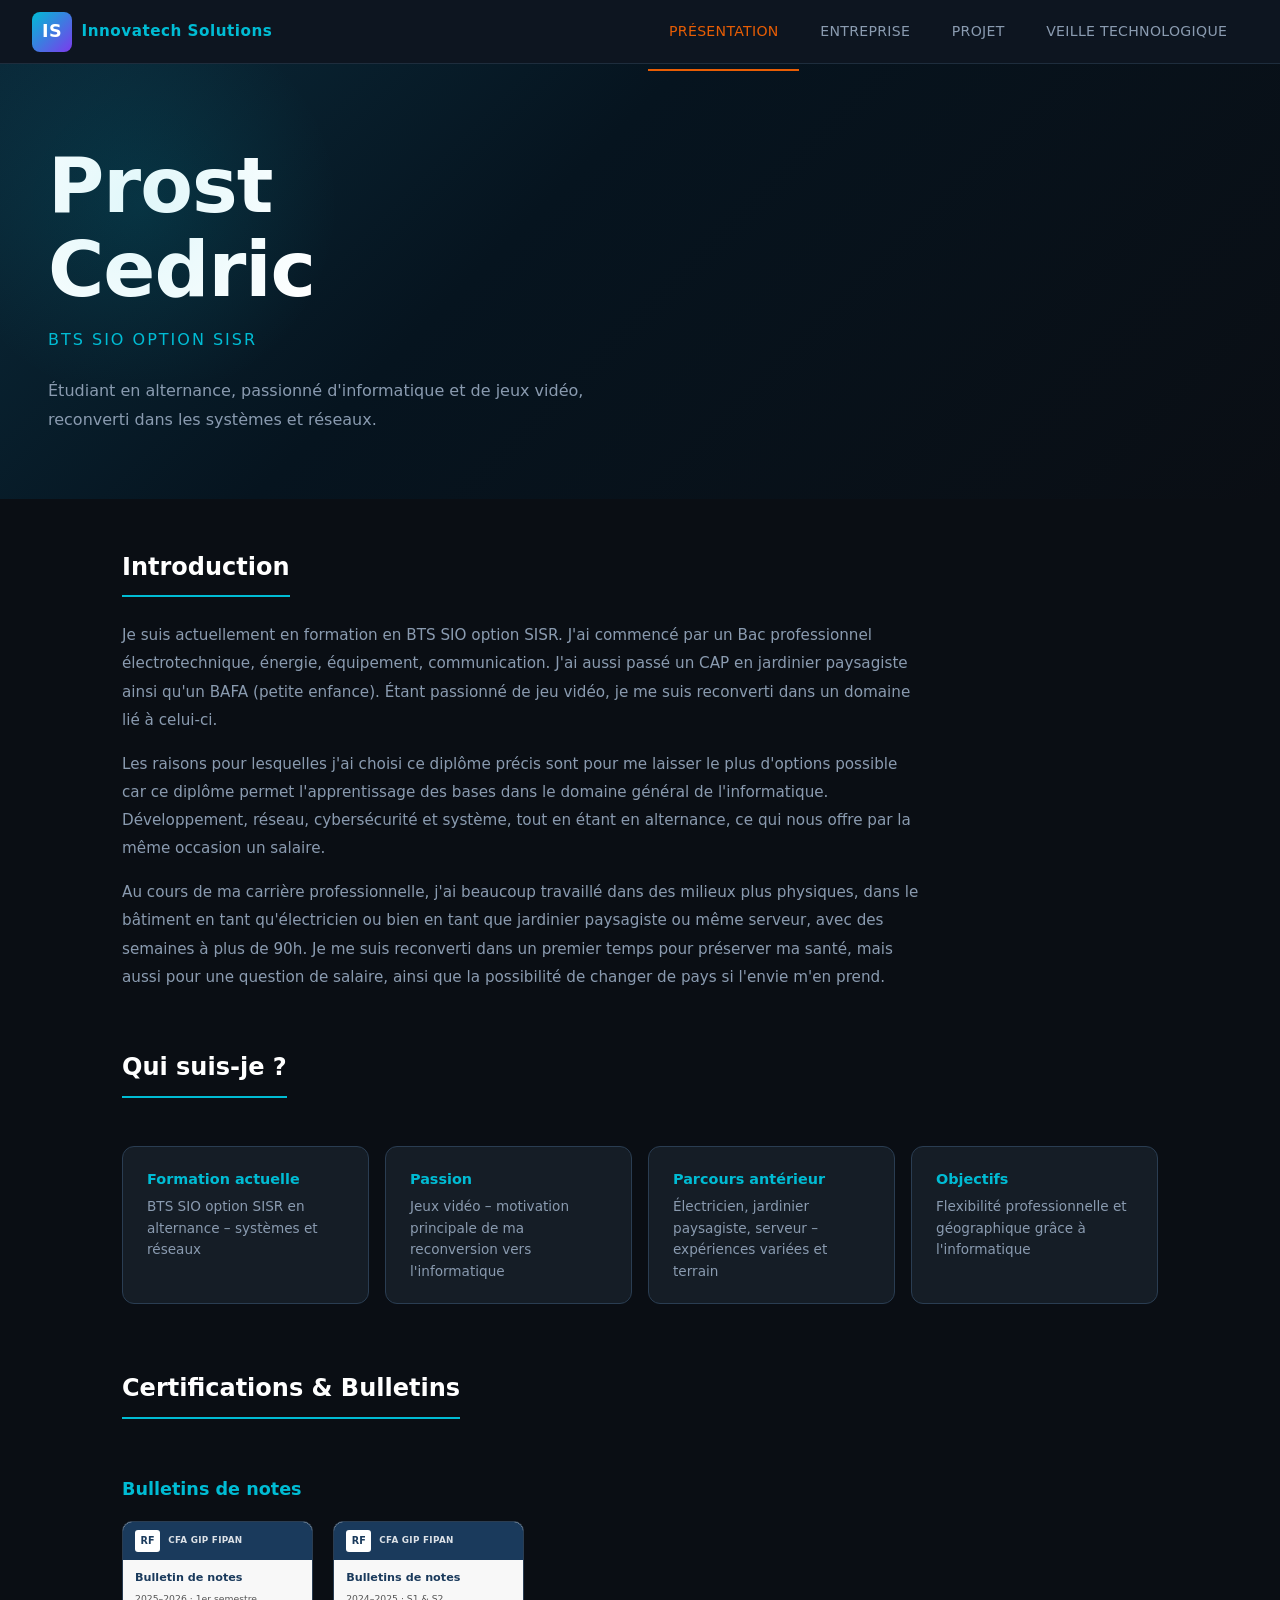
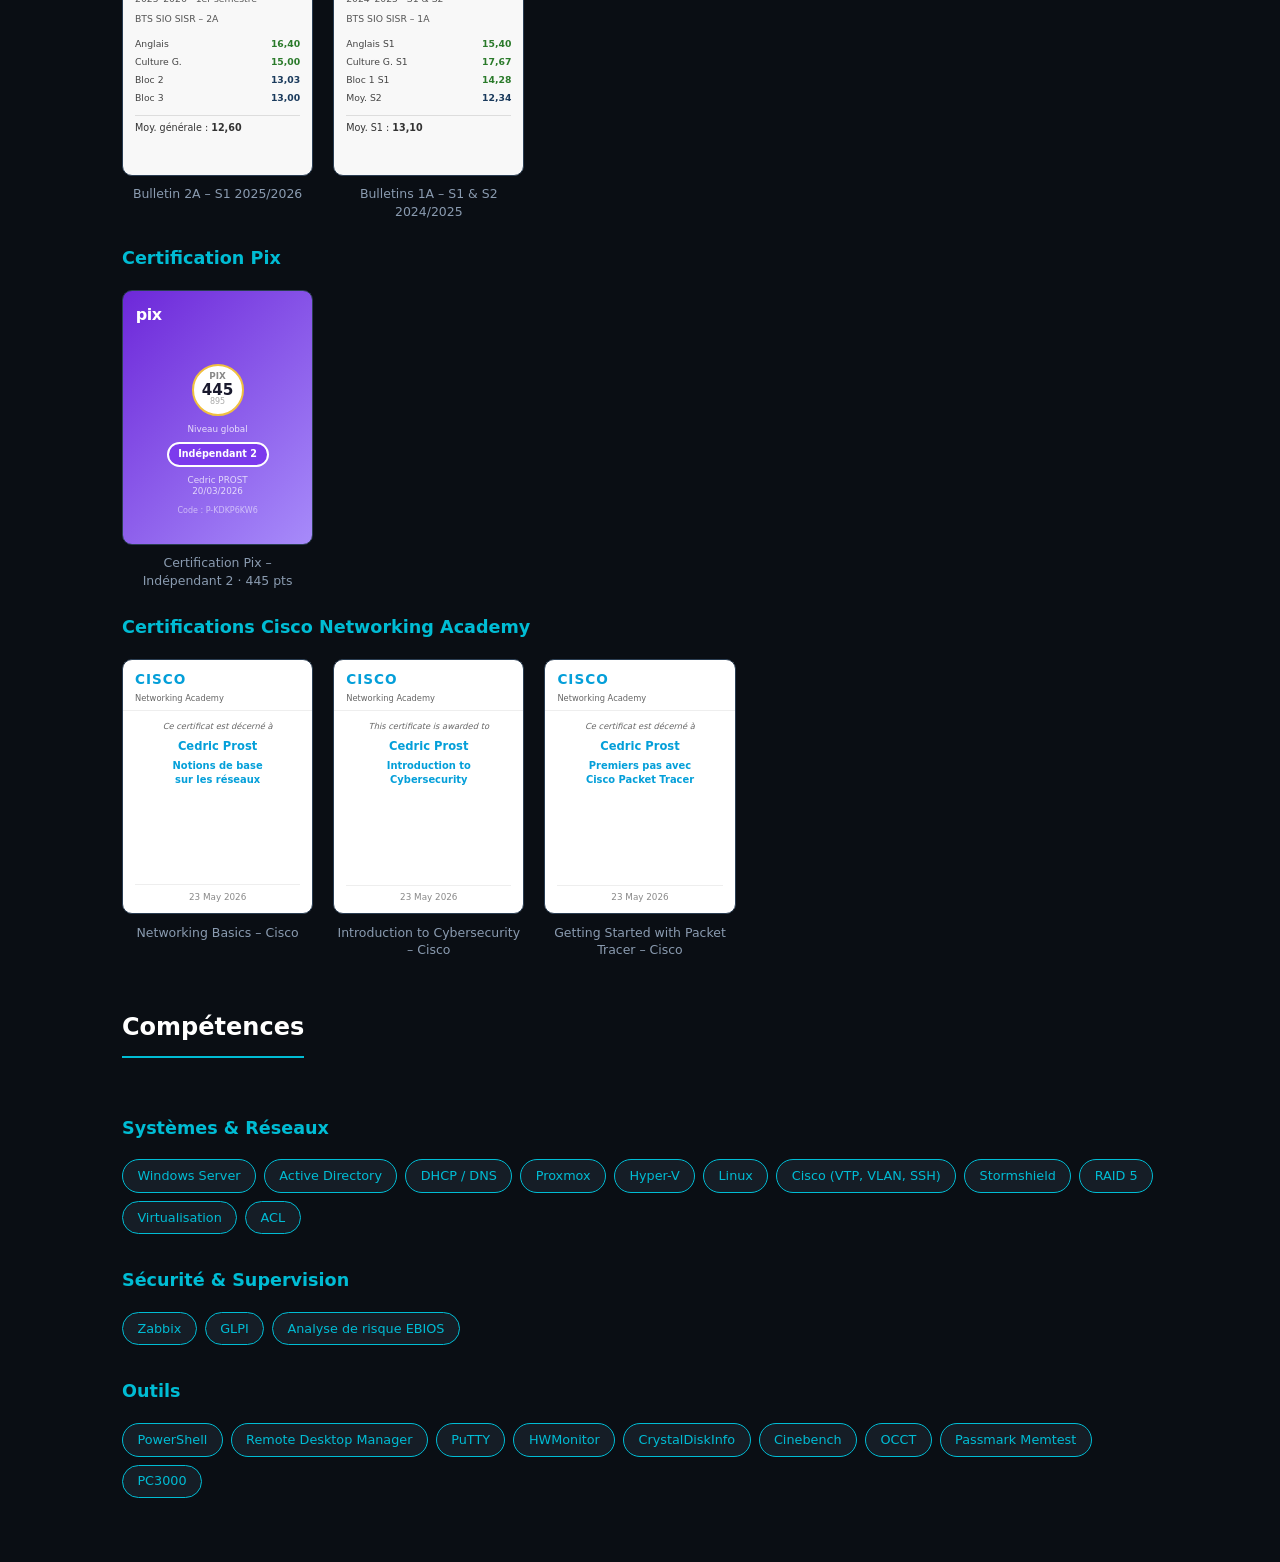
==== commit 26efeb7e: "certif pix" ====
--- a/index.html
+++ b/index.html
@@ -110,6 +110,37 @@
           </div>
         </div>
         <div class="doc-preview-label">Bulletins 1A – S1 & S2 2024/2025</div>
+      </a>
+
+    </div>
+
+    <div class="sec-subtitle" style="margin-top:1.5rem"> Certification Pix</div>
+    <div class="doc-preview-grid">
+
+      <a href="certification-pix-20260320.pdf" target="_blank" rel="noopener" class="doc-preview-card">
+        <div class="doc-preview-thumb" style="background:linear-gradient(135deg,#6d28d9 0%,#a78bfa 100%);display:flex;flex-direction:column">
+          <div style="padding:.6rem .8rem;flex-shrink:0">
+            <div style="color:#fff;font-size:1rem;font-weight:900;letter-spacing:-0.5px">pix</div>
+          </div>
+          <div style="flex:1;display:flex;flex-direction:column;align-items:center;justify-content:center;gap:.3rem;padding:.5rem .75rem;text-align:center">
+            <div style="background:#fff;border-radius:50%;width:52px;height:52px;display:flex;align-items:center;justify-content:center;border:2px solid #f0c040;flex-shrink:0">
+              <div style="text-align:center;line-height:1.1">
+                <div style="font-size:.55rem;color:#888;font-weight:600">PIX</div>
+                <div style="font-size:.95rem;font-weight:800;color:#1a1a2e">445</div>
+                <div style="font-size:.5rem;color:#aaa">895</div>
+              </div>
+            </div>
+            <div style="font-size:.55rem;color:rgba(255,255,255,.8);margin-top:.1rem">Niveau global</div>
+            <div style="background:#7c3aed;border:2px solid #fff;border-radius:20px;padding:.15rem .6rem;font-size:.6rem;font-weight:700;color:#fff">Indépendant 2</div>
+            <div style="font-size:.55rem;color:rgba(255,255,255,.75);margin-top:.2rem;line-height:1.3">Cedric PROST<br>20/03/2026</div>
+            <div style="font-size:.5rem;color:rgba(255,255,255,.55);margin-top:.1rem">Code : P-KDKP6KW6</div>
+          </div>
+          <div class="doc-preview-overlay">
+            <svg width="22" height="22" fill="none" viewBox="0 0 24 24" stroke="currentColor" stroke-width="2"><path stroke-linecap="round" stroke-linejoin="round" d="M10 6H6a2 2 0 00-2 2v10a2 2 0 002 2h10a2 2 0 002-2v-4M14 4h6m0 0v6m0-6L10 14"/></svg>
+            Ouvrir le PDF
+          </div>
+        </div>
+        <div class="doc-preview-label">Certification Pix – Indépendant 2 · 445 pts</div>
       </a>
 
     </div>
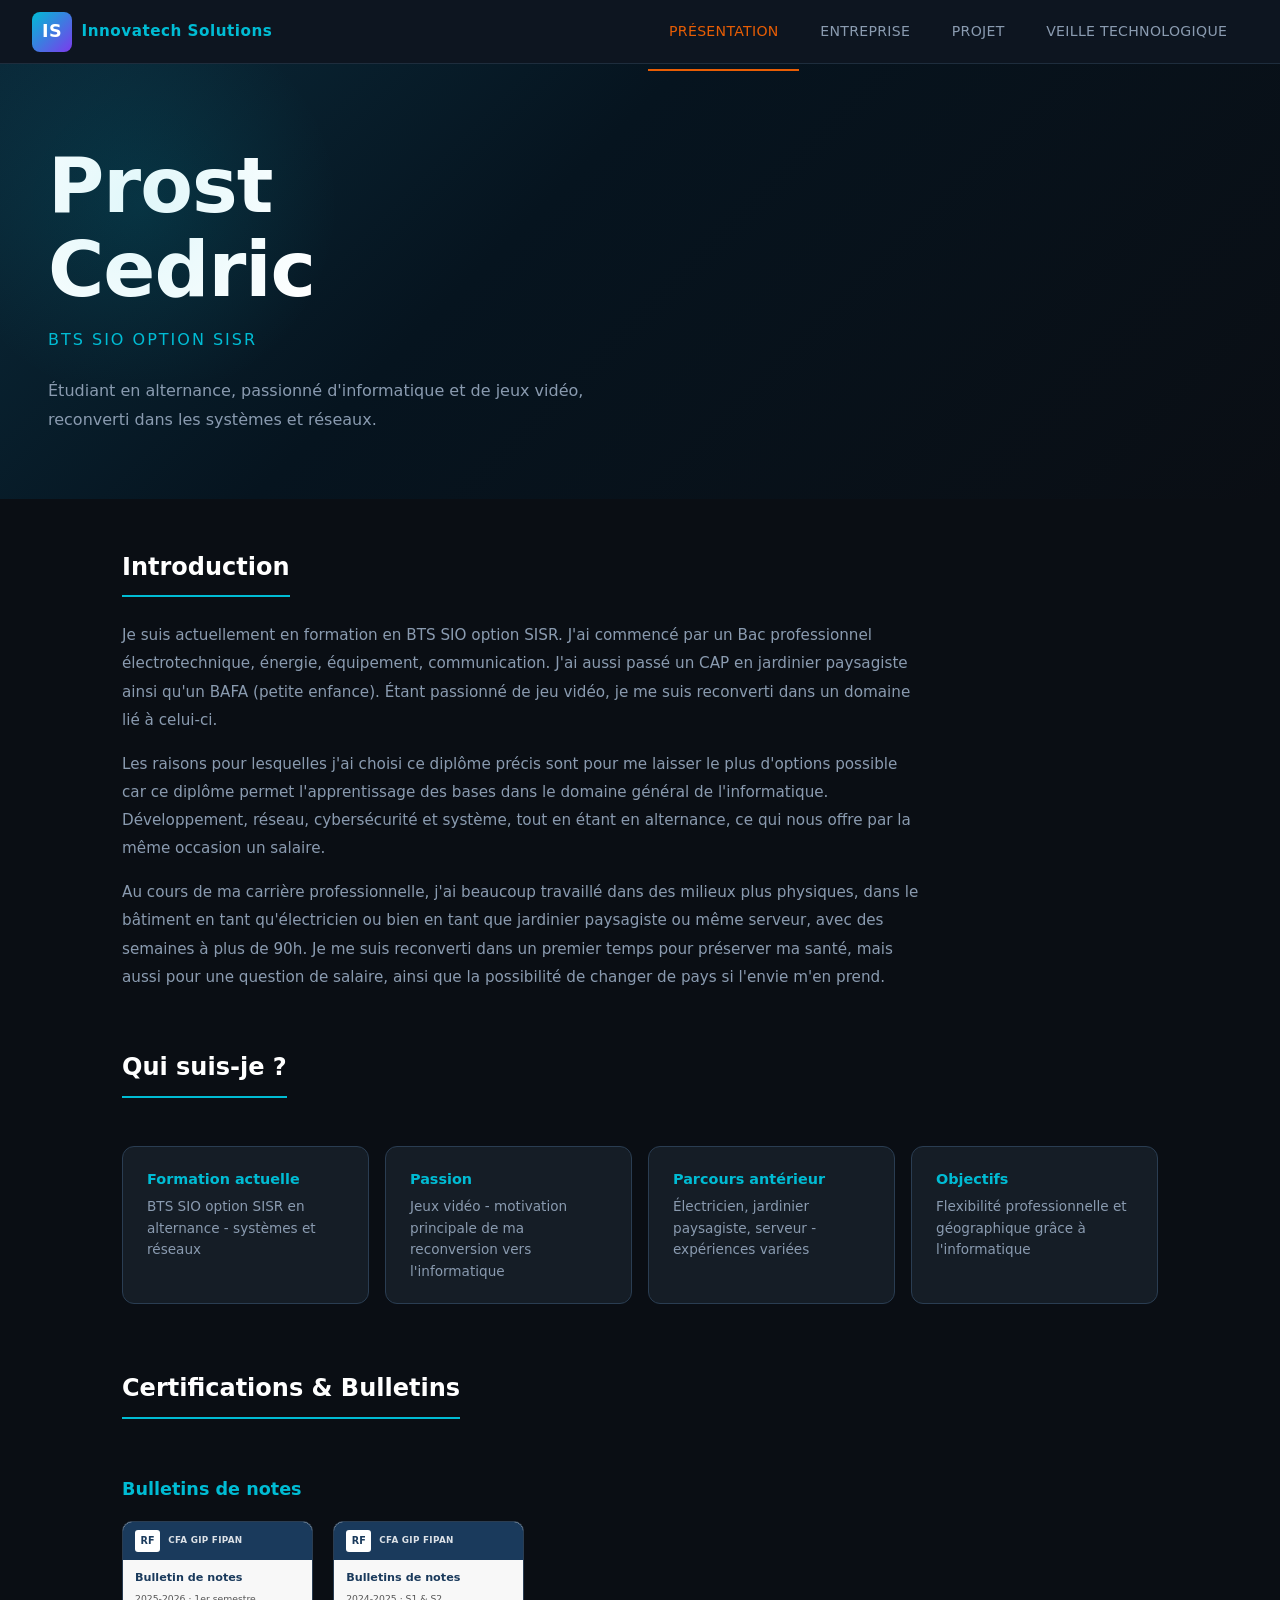
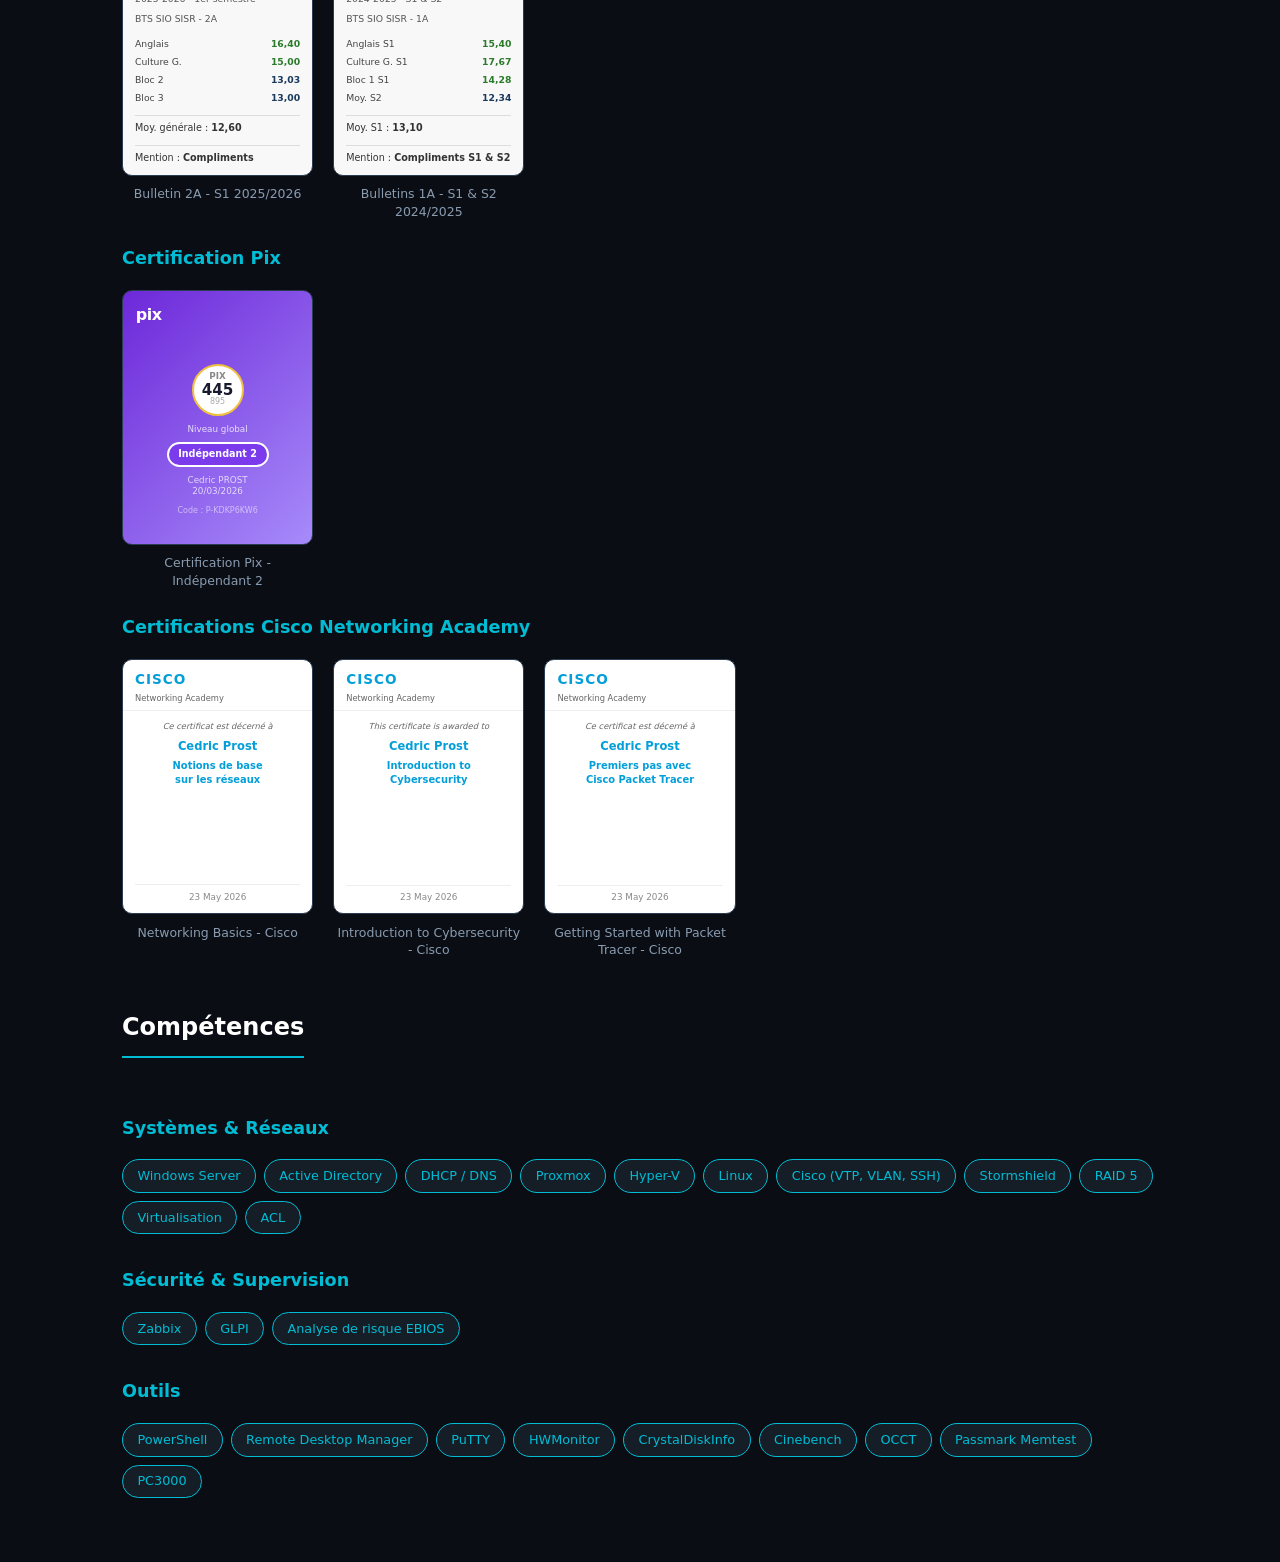
==== commit e81c03b9: "tiret et certif leger modif" ====
--- a/index.html
+++ b/index.html
@@ -38,15 +38,15 @@
     <div class="cards">
       <div class="card">
         <h4>Formation actuelle</h4>
-        <p>BTS SIO option SISR en alternance – systèmes et réseaux</p>
+        <p>BTS SIO option SISR en alternance - systèmes et réseaux</p>
       </div>
       <div class="card">
         <h4>Passion</h4>
-        <p>Jeux vidéo – motivation principale de ma reconversion vers l'informatique</p>
+        <p>Jeux vidéo - motivation principale de ma reconversion vers l'informatique</p>
       </div>
       <div class="card">
         <h4>Parcours antérieur</h4>
-        <p>Électricien, jardinier paysagiste, serveur – expériences variées et terrain</p>
+        <p>Électricien, jardinier paysagiste, serveur - expériences variées</p>
       </div>
       <div class="card">
         <h4>Objectifs</h4>
@@ -68,8 +68,8 @@
           </div>
           <div class="thumb-body">
             <div class="thumb-title">Bulletin de notes</div>
-            <div class="thumb-sub">2025–2026 · 1er semestre</div>
-            <div class="thumb-sub">BTS SIO SISR – 2A</div>
+            <div class="thumb-sub">2025-2026 · 1er semestre</div>
+            <div class="thumb-sub">BTS SIO SISR - 2A</div>
             <div class="thumb-grades">
               <div class="thumb-grade-row"><span>Anglais</span><span class="grade-val good">16,40</span></div>
               <div class="thumb-grade-row"><span>Culture G.</span><span class="grade-val good">15,00</span></div>
@@ -77,13 +77,14 @@
               <div class="thumb-grade-row"><span>Bloc 3</span><span class="grade-val">13,00</span></div>
             </div>
             <div class="thumb-avg">Moy. générale : <strong>12,60</strong></div>
-          </div>
-          <div class="doc-preview-overlay">
-            <svg width="22" height="22" fill="none" viewBox="0 0 24 24" stroke="currentColor" stroke-width="2"><path stroke-linecap="round" stroke-linejoin="round" d="M10 6H6a2 2 0 00-2 2v10a2 2 0 002 2h10a2 2 0 002-2v-4M14 4h6m0 0v6m0-6L10 14"/></svg>
-            Ouvrir le PDF
-          </div>
-        </div>
-        <div class="doc-preview-label">Bulletin 2A – S1 2025/2026</div>
+            <div class="thumb-avg">Mention : <strong>Compliments</strong></div>
+          </div>
+          <div class="doc-preview-overlay">
+            <svg width="22" height="22" fill="none" viewBox="0 0 24 24" stroke="currentColor" stroke-width="2"><path stroke-linecap="round" stroke-linejoin="round" d="M10 6H6a2 2 0 00-2 2v10a2 2 0 002 2h10a2 2 0 002-2v-4M14 4h6m0 0v6m0-6L10 14"/></svg>
+            Ouvrir le PDF
+          </div>
+        </div>
+        <div class="doc-preview-label">Bulletin 2A - S1 2025/2026</div>
       </a>
 
       <a href="BULLETINS_BTS_SIO_1A_PROST_Cedric.pdf" target="_blank" rel="noopener" class="doc-preview-card">
@@ -94,8 +95,8 @@
           </div>
           <div class="thumb-body">
             <div class="thumb-title">Bulletins de notes</div>
-            <div class="thumb-sub">2024–2025 · S1 &amp; S2</div>
-            <div class="thumb-sub">BTS SIO SISR – 1A</div>
+            <div class="thumb-sub">2024-2025 · S1 &amp; S2</div>
+            <div class="thumb-sub">BTS SIO SISR - 1A</div>
             <div class="thumb-grades">
               <div class="thumb-grade-row"><span>Anglais S1</span><span class="grade-val good">15,40</span></div>
               <div class="thumb-grade-row"><span>Culture G. S1</span><span class="grade-val good">17,67</span></div>
@@ -103,13 +104,14 @@
               <div class="thumb-grade-row"><span>Moy. S2</span><span class="grade-val">12,34</span></div>
             </div>
             <div class="thumb-avg">Moy. S1 : <strong>13,10</strong></div>
-          </div>
-          <div class="doc-preview-overlay">
-            <svg width="22" height="22" fill="none" viewBox="0 0 24 24" stroke="currentColor" stroke-width="2"><path stroke-linecap="round" stroke-linejoin="round" d="M10 6H6a2 2 0 00-2 2v10a2 2 0 002 2h10a2 2 0 002-2v-4M14 4h6m0 0v6m0-6L10 14"/></svg>
-            Ouvrir le PDF
-          </div>
-        </div>
-        <div class="doc-preview-label">Bulletins 1A – S1 & S2 2024/2025</div>
+            <div class="thumb-avg">Mention : <strong>Compliments S1 & S2</strong></div>
+          </div>
+          <div class="doc-preview-overlay">
+            <svg width="22" height="22" fill="none" viewBox="0 0 24 24" stroke="currentColor" stroke-width="2"><path stroke-linecap="round" stroke-linejoin="round" d="M10 6H6a2 2 0 00-2 2v10a2 2 0 002 2h10a2 2 0 002-2v-4M14 4h6m0 0v6m0-6L10 14"/></svg>
+            Ouvrir le PDF
+          </div>
+        </div>
+        <div class="doc-preview-label">Bulletins 1A - S1 & S2 2024/2025</div>
       </a>
 
     </div>
@@ -140,7 +142,7 @@
             Ouvrir le PDF
           </div>
         </div>
-        <div class="doc-preview-label">Certification Pix – Indépendant 2 · 445 pts</div>
+        <div class="doc-preview-label">Certification Pix - Indépendant 2</div>
       </a>
 
     </div>
@@ -165,7 +167,7 @@
             Ouvrir le PDF
           </div>
         </div>
-        <div class="doc-preview-label">Networking Basics – Cisco</div>
+        <div class="doc-preview-label">Networking Basics - Cisco</div>
       </a>
 
       <a href="Introduction_to_Cybersecurity_certificate.pdf" target="_blank" rel="noopener" class="doc-preview-card">
@@ -185,7 +187,7 @@
             Ouvrir le PDF
           </div>
         </div>
-        <div class="doc-preview-label">Introduction to Cybersecurity – Cisco</div>
+        <div class="doc-preview-label">Introduction to Cybersecurity - Cisco</div>
       </a>
 
       <a href="Getting_Started_Packet_Tracer_certificate.pdf" target="_blank" rel="noopener" class="doc-preview-card">
@@ -205,7 +207,7 @@
             Ouvrir le PDF
           </div>
         </div>
-        <div class="doc-preview-label">Getting Started with Packet Tracer – Cisco</div>
+        <div class="doc-preview-label">Getting Started with Packet Tracer - Cisco</div>
       </a>
 
     </div>
